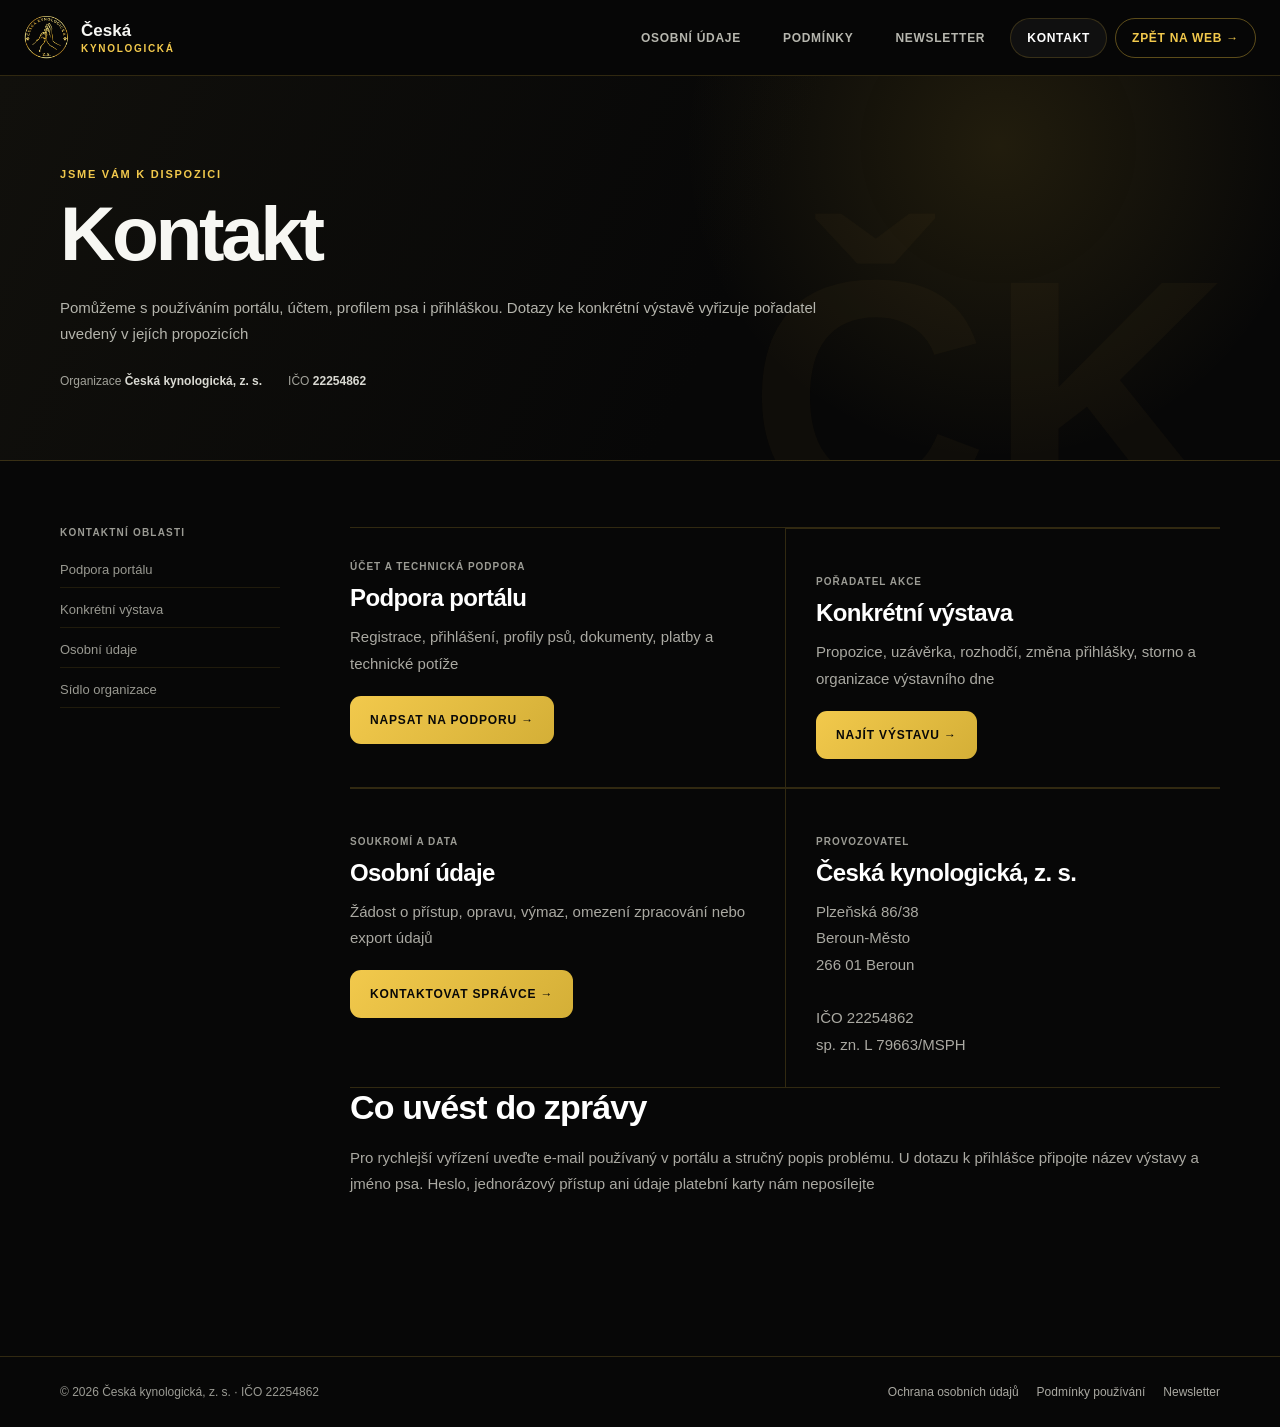
==== kontakt.html @ 73553477 "1 verze" ====
<!doctype html>
<html lang="cs">
<head>
  <meta charset="utf-8" />
  <meta name="viewport" content="width=device-width, initial-scale=1" />
  <meta name="description" content="Kontaktní údaje České kynologické" />
  <title>Kontakt | Česká kynologická</title>
  <link rel="stylesheet" href="info-pages.css" />
</head>
<body>
  <header class="info-header">
    <a class="info-brand" href="index.html"><img src="Zadani/logo-pruhledne.png" alt="" /><span><b>Česká</b><small>kynologická</small></span></a>
    <nav class="info-nav" aria-label="Informační stránky"><a href="ochrana-osobnich-udaju.html">Osobní údaje</a><a href="podminky.html">Podmínky</a><a href="newsletter.html">Newsletter</a><a class="active" href="kontakt.html">Kontakt</a><a class="back-home" href="index.html">Zpět na web →</a></nav>
  </header>
  <main>
    <section class="info-hero"><p class="eyebrow">Jsme vám k dispozici</p><h1>Kontakt</h1><p class="lead">Pomůžeme s používáním portálu, účtem, profilem psa i přihláškou. Dotazy ke konkrétní výstavě vyřizuje pořadatel uvedený v jejích propozicích</p><div class="info-meta"><span>Organizace <b>Česká kynologická, z. s.</b></span><span>IČO <b>22254862</b></span></div></section>
    <div class="info-layout">
      <aside class="info-toc" aria-label="Obsah stránky"><span>Kontaktní oblasti</span><a href="#portal">Podpora portálu</a><a href="#vystava">Konkrétní výstava</a><a href="#udaje">Osobní údaje</a><a href="#sidlo">Sídlo organizace</a></aside>
      <article class="info-content">
        <div class="contact-grid">
          <section id="portal"><span>Účet a technická podpora</span><h2>Podpora portálu</h2><p>Registrace, přihlášení, profily psů, dokumenty, platby a technické potíže</p><a class="contact-action" href="mailto:info@ceskakynologicka.cz?subject=Podpora%20portálu">Napsat na podporu →</a></section>
          <section id="vystava"><span>Pořadatel akce</span><h2>Konkrétní výstava</h2><p>Propozice, uzávěrka, rozhodčí, změna přihlášky, storno a organizace výstavního dne</p><a class="contact-action" href="index.html#vystavy">Najít výstavu →</a></section>
          <section id="udaje"><span>Soukromí a data</span><h2>Osobní údaje</h2><p>Žádost o přístup, opravu, výmaz, omezení zpracování nebo export údajů</p><a class="contact-action" href="mailto:info@ceskakynologicka.cz?subject=Ochrana%20osobních%20údajů">Kontaktovat správce →</a></section>
          <section id="sidlo"><span>Provozovatel</span><h2>Česká kynologická, z. s.</h2><p>Plzeňská 86/38<br />Beroun-Město<br />266 01 Beroun<br /><br />IČO 22254862<br />sp. zn. L 79663/MSPH</p></section>
        </div>
        <section><h2>Co uvést do zprávy</h2><p>Pro rychlejší vyřízení uveďte e-mail používaný v portálu a stručný popis problému. U dotazu k přihlášce připojte název výstavy a jméno psa. Heslo, jednorázový přístup ani údaje platební karty nám neposílejte</p></section>
      </article>
    </div>
  </main>
  <footer class="info-footer"><span>© 2026 Česká kynologická, z. s. · IČO 22254862</span><nav><a href="ochrana-osobnich-udaju.html">Ochrana osobních údajů</a><a href="podminky.html">Podmínky používání</a><a href="newsletter.html">Newsletter</a></nav></footer>
</body>
</html>
---- info-pages.css ----
:root {
  --black: #070707;
  --surface: #101010;
  --surface-soft: #15140f;
  --gold: #d4af37;
  --gold-light: #f2c94c;
  --text: #f7f7f3;
  --muted: #999991;
  --line: rgba(212, 175, 55, 0.2);
  --font: -apple-system, BlinkMacSystemFont, "SF Pro Display", "Segoe UI", Roboto, sans-serif;
  color-scheme: dark;
}

* { box-sizing: border-box; }
html { scroll-behavior: smooth; }
body { margin: 0; background: var(--black); color: var(--text); font-family: var(--font); -webkit-font-smoothing: antialiased; }
a { color: inherit; }
button, input, textarea { font: inherit; }

.info-header { position: sticky; top: 0; z-index: 10; min-height: 76px; display: flex; align-items: center; justify-content: space-between; gap: 30px; padding: 12px max(24px, calc((100vw - 1320px) / 2)); border-bottom: 1px solid var(--line); background: rgba(7, 7, 7, 0.94); backdrop-filter: blur(18px); }
.info-brand { display: flex; align-items: center; gap: 12px; text-decoration: none; }
.info-brand img { width: 45px; height: 45px; object-fit: contain; }
.info-brand span { display: grid; gap: 2px; }
.info-brand b { font-size: 17px; }
.info-brand small { color: var(--gold-light); font-size: 7px; font-weight: 800; letter-spacing: .17em; text-transform: uppercase; }
.info-nav { display: flex; align-items: center; gap: 8px; }
.info-nav a { min-height: 40px; display: flex; align-items: center; padding: 0 16px; border: 1px solid transparent; border-radius: 22px; color: #b6b6ae; font-size: 10px; font-weight: 750; letter-spacing: .06em; text-decoration: none; text-transform: uppercase; }
.info-nav a:hover, .info-nav a.active { border-color: var(--line); background: var(--surface); color: #fff; }
.info-nav .back-home { border-color: rgba(212, 175, 55, .42); color: var(--gold-light); }

.info-hero { position: relative; overflow: hidden; padding: 92px max(24px, calc((100vw - 1160px) / 2)) 72px; border-bottom: 1px solid var(--line); background: radial-gradient(circle at 78% 18%, rgba(212, 175, 55, .13), transparent 30%), linear-gradient(115deg, #11100c, #070707 57%); }
.info-hero::after { content: "ČK"; position: absolute; right: 4vw; bottom: -70px; color: rgba(212, 175, 55, .035); font-size: clamp(180px, 26vw, 380px); font-weight: 850; line-height: .8; pointer-events: none; }
.info-hero > * { position: relative; z-index: 1; }
.eyebrow { margin: 0 0 16px; color: var(--gold-light); font-size: 9px; font-weight: 850; letter-spacing: .16em; text-transform: uppercase; }
.info-hero h1 { max-width: 850px; margin: 0; font-size: clamp(42px, 6vw, 78px); font-weight: 650; letter-spacing: -.045em; line-height: .98; }
.info-hero .lead { max-width: 760px; margin: 24px 0 0; color: #b4b4ac; font-size: 15px; line-height: 1.7; }
.info-meta { display: flex; flex-wrap: wrap; gap: 12px 26px; margin-top: 28px; color: #7f7f78; font-size: 10px; }
.info-meta b { color: #d9d9d2; }

.info-layout { width: min(1160px, calc(100% - 48px)); display: grid; grid-template-columns: 220px minmax(0, 1fr); gap: 70px; margin: 0 auto; padding: 66px 0 100px; }
.info-toc { position: sticky; top: 106px; align-self: start; display: grid; gap: 4px; }
.info-toc span { margin-bottom: 10px; color: #6f6f69; font-size: 8px; font-weight: 850; letter-spacing: .12em; text-transform: uppercase; }
.info-toc a { padding: 10px 0; border-bottom: 1px solid rgba(212, 175, 55, .12); color: #999991; font-size: 11px; text-decoration: none; }
.info-toc a:hover { color: var(--gold-light); }
.info-content { min-width: 0; }
.info-content section { scroll-margin-top: 105px; padding: 0 0 42px; }
.info-content section + section { padding-top: 42px; border-top: 1px solid var(--line); }
.info-content h2 { margin: 0 0 18px; color: #fff; font-size: clamp(25px, 3vw, 34px); font-weight: 650; letter-spacing: -.025em; }
.info-content h3 { margin: 28px 0 10px; color: #fff; font-size: 17px; }
.info-content p, .info-content li { color: #aaa9a2; font-size: 13px; line-height: 1.78; }
.info-content p { margin: 0 0 16px; }
.info-content ul { display: grid; gap: 10px; margin: 0; padding-left: 19px; }
.info-content li::marker { color: var(--gold); }
.info-content strong { color: #f0f0eb; }
.info-content a { color: var(--gold-light); text-underline-offset: 3px; }
.info-note { margin: 0 0 38px; padding: 22px 24px; border-left: 3px solid var(--gold); background: rgba(212, 175, 55, .07); }
.info-note b { display: block; margin-bottom: 7px; color: #fff; font-size: 12px; }
.info-note p { margin: 0; font-size: 12px; }

.contact-grid { display: grid; grid-template-columns: 1fr 1fr; gap: 0; border-top: 1px solid var(--line); }
.contact-grid > section { min-height: 180px; padding: 28px 24px 28px 0; border-bottom: 1px solid var(--line); }
.contact-grid > section:nth-child(even) { padding-left: 30px; border-left: 1px solid var(--line); }
.contact-grid span { color: #777770; font-size: 8px; font-weight: 800; letter-spacing: .1em; text-transform: uppercase; }
.contact-grid h2 { margin: 10px 0 12px; font-size: 24px; }
.contact-grid p { margin: 0; }
.contact-action { width: max-content; min-height: 48px; display: inline-flex; align-items: center; margin-top: 18px; padding: 0 20px; border-radius: 11px; background: linear-gradient(135deg, var(--gold-light), var(--gold)); color: #080808 !important; font-size: 10px; font-weight: 850; letter-spacing: .07em; text-decoration: none; text-transform: uppercase; }

.info-footer { display: flex; align-items: center; justify-content: space-between; gap: 24px; padding: 28px max(24px, calc((100vw - 1160px) / 2)); border-top: 1px solid var(--line); color: #74746e; font-size: 9px; }
.info-footer nav { display: flex; flex-wrap: wrap; gap: 18px; }
.info-footer a { color: #aaa9a2; text-decoration: none; }
.info-footer a:hover { color: var(--gold-light); }

@media (max-width: 800px) {
  .info-header { align-items: flex-start; flex-direction: column; padding-block: 14px; }
  .info-nav { width: 100%; overflow-x: auto; padding-bottom: 2px; }
  .info-nav a { flex: 0 0 auto; }
  .info-hero { padding-top: 62px; }
  .info-layout { grid-template-columns: 1fr; gap: 35px; }
  .info-toc { position: static; grid-template-columns: repeat(2, 1fr); }
  .info-toc span { grid-column: 1 / -1; }
}

@media (max-width: 560px) {
  .info-brand img { width: 40px; height: 40px; }
  .info-nav a { padding-inline: 12px; font-size: 9px; }
  .info-hero { padding-inline: 20px; }
  .info-layout { width: calc(100% - 40px); padding-top: 44px; }
  .info-toc { grid-template-columns: 1fr; }
  .contact-grid { grid-template-columns: 1fr; }
  .contact-grid > section:nth-child(even) { padding-left: 0; border-left: 0; }
  .info-footer { align-items: flex-start; flex-direction: column; }
}

/* Čitelná minimální typografie informačních a právních stránek. */
.info-brand small { font-size: 10px; }
.info-nav a { font-size: 12px; }
.eyebrow { font-size: 11px; }
.info-meta { color: #a3a39b; font-size: 12px; }
.info-toc span { color: #9b9b94; font-size: 10px; }
.info-toc a { font-size: 13px; }
.info-content p,
.info-content li { font-size: 15px; }
.contact-grid span { color: #9b9b94; font-size: 10px; }
.contact-action { font-size: 12px; }
.info-footer { color: #9b9b94; font-size: 12px; }

@media (max-width: 560px) {
  .info-nav a { font-size: 11px; }
}
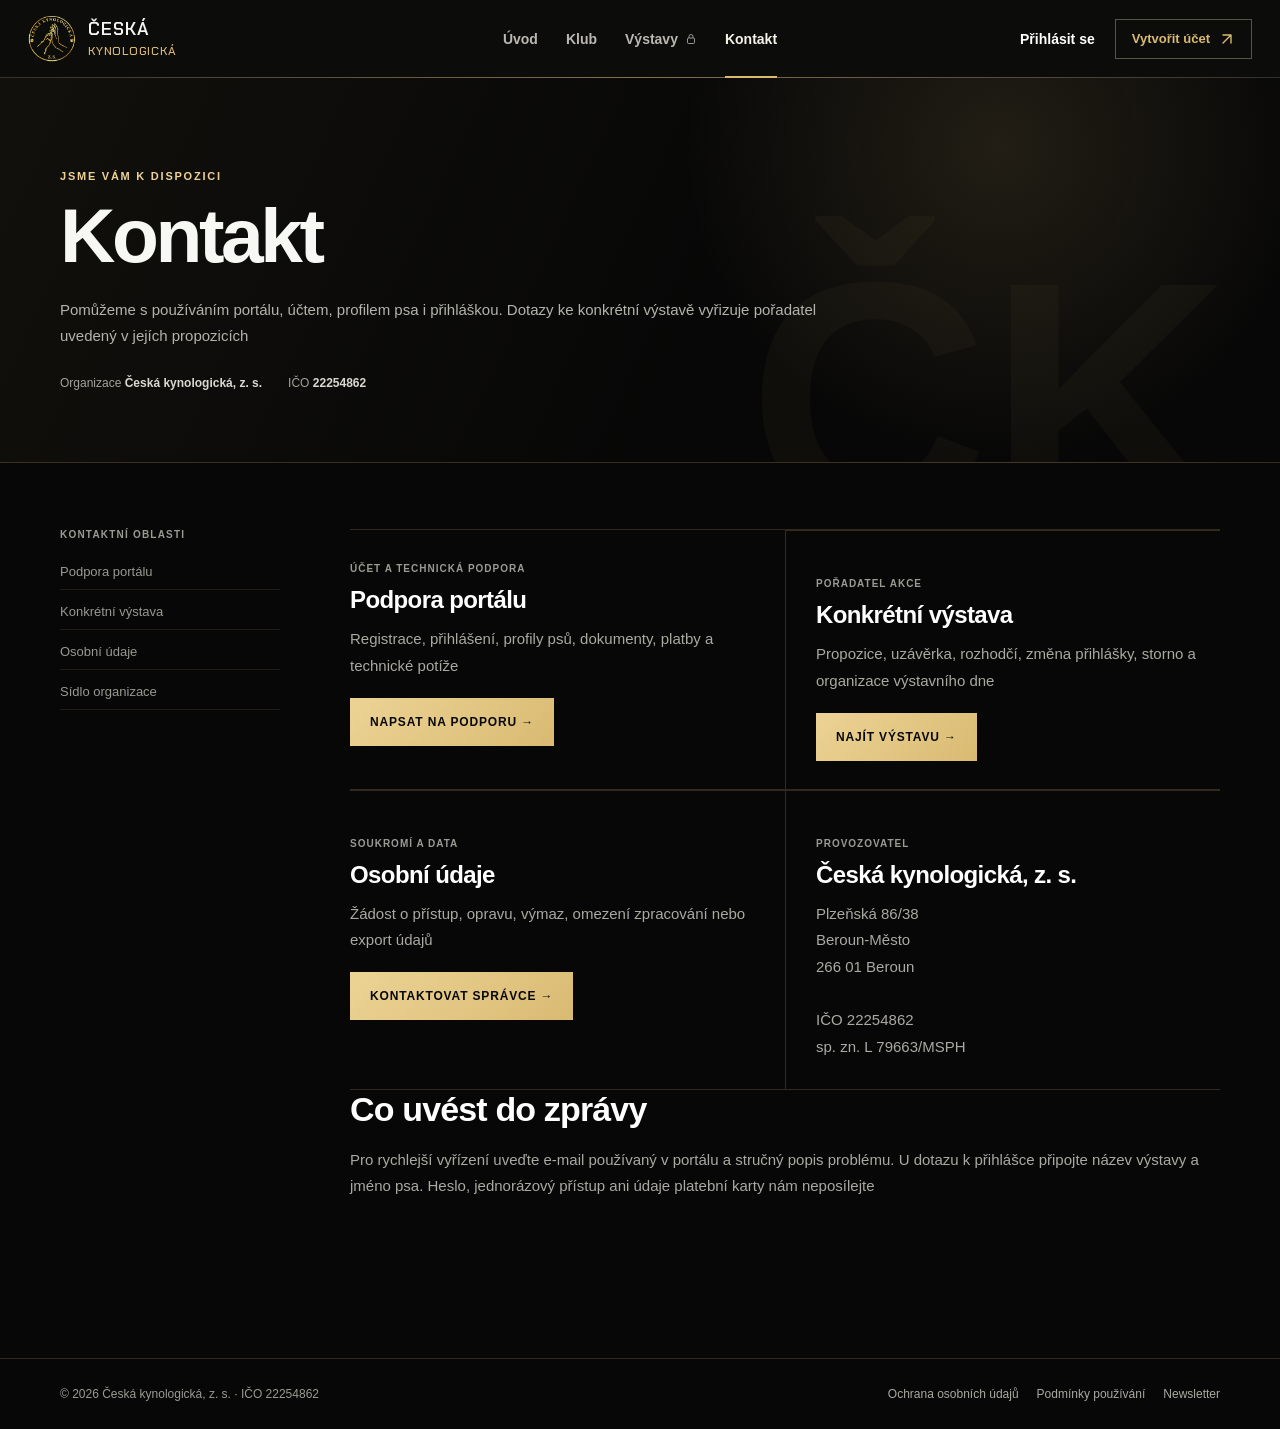
==== commit b766434c: "Update Czech Kennel Club prototype with reviewed public and organizer flows" ====
--- a/kontakt.html
+++ b/kontakt.html
@@ -5,22 +5,54 @@
   <meta name="viewport" content="width=device-width, initial-scale=1" />
   <meta name="description" content="Kontaktní údaje České kynologické" />
   <title>Kontakt | Česká kynologická</title>
-  <link rel="stylesheet" href="info-pages.css" />
+  <link rel="stylesheet" href="info-pages.css?v=20261004-square" />
+  <link rel="stylesheet" href="site-header.css?v=20261004-arrow" />
+  <link rel="icon" href="Zadani/logo-pruhledne.png" type="image/png" />
+  <script src="info-navigation.js" defer></script>
+  <link rel="stylesheet" href="brand.css?v=20261004-angular" />
+  <link rel="stylesheet" href="contact.css?v=20261004-contact2" />
+  <script src="event-catalog.js?v=20261004-contact" defer></script>
+  <script src="contact.js?v=20261004-contact2" defer></script>
 </head>
 <body>
-  <header class="info-header">
-    <a class="info-brand" href="index.html"><img src="Zadani/logo-pruhledne.png" alt="" /><span><b>Česká</b><small>kynologická</small></span></a>
-    <nav class="info-nav" aria-label="Informační stránky"><a href="ochrana-osobnich-udaju.html">Osobní údaje</a><a href="podminky.html">Podmínky</a><a href="newsletter.html">Newsletter</a><a class="active" href="kontakt.html">Kontakt</a><a class="back-home" href="index.html">Zpět na web →</a></nav>
+  <a class="skip-link" href="#main-content">Přeskočit na obsah</a>
+  <header class="site-header" id="top">
+    <a class="brand brand-lockup" href="index.html#uvod" aria-label="Česká kynologická — úvod"><img src="Zadani/logo-pruhledne.png" alt="" width="48" height="48" /><span class="brand-wordmark"><b>Česká</b><small>kynologická</small></span></a>
+    <nav class="desktop-nav" aria-label="Hlavní navigace">
+      <a href="index.html#uvod">Úvod</a>
+      <a href="index.html#klub">Klub</a>
+      <a href="index.html#vystavy">Výstavy <svg class="nav-lock" viewBox="0 0 24 24" aria-hidden="true"><rect x="5" y="10" width="14" height="11" rx="2"/><path d="M8 10V7a4 4 0 0 1 8 0v3"/></svg></a>
+      <a class="active" aria-current="page" href="kontakt.html">Kontakt</a>
+    </nav>
+    <div class="header-actions">
+      <a class="header-member-access" id="header-member-access" href="index.html#prihlaseni"><span class="header-member-copy"><strong id="header-member-label">Přihlásit se</strong></span></a>
+      <a id="header-register-button" href="index.html#registrace">Vytvořit účet <svg class="header-register-arrow" viewBox="0 0 20 20" width="16" height="16" aria-hidden="true" focusable="false"><path d="M5 15 15 5M5 5h10v10" /></svg></a>
+      <button class="menu-button" type="button" aria-label="Otevřít menu" aria-expanded="false" aria-controls="mobile-navigation"><span></span><span></span></button>
+    </div>
+    <nav class="mobile-nav" id="mobile-navigation" aria-label="Mobilní navigace" hidden>
+      <div class="mobile-nav-panel">
+        <div class="mobile-nav-head"><div class="mobile-nav-title"><span>Hlavní nabídka</span><b>Kam chcete pokračovat?</b></div><button class="mobile-nav-close" type="button" aria-label="Zavřít menu">×</button></div>
+        <div class="mobile-nav-links">
+          <a href="index.html#uvod"><b>Úvod</b><i aria-hidden="true">→</i></a>
+          <a href="index.html#klub"><b>Klub</b><i aria-hidden="true">→</i></a>
+          <a href="index.html#vystavy"><b>Výstavy</b><i aria-hidden="true">→</i></a>
+          <a class="active" aria-current="page" href="kontakt.html"><b>Kontakt</b><i aria-hidden="true">→</i></a>
+          <a href="index.html#prihlaseni"><b>Přihlásit se</b><i aria-hidden="true">→</i></a>
+          <a href="index.html#poradatel"><b>Pro pořadatele</b><i aria-hidden="true">↗</i></a>
+        </div>
+        <p class="mobile-nav-foot">Česká kynologická · klub a výstavy</p>
+      </div>
+    </nav>
   </header>
-  <main>
+  <main id="main-content" tabindex="-1">
     <section class="info-hero"><p class="eyebrow">Jsme vám k dispozici</p><h1>Kontakt</h1><p class="lead">Pomůžeme s používáním portálu, účtem, profilem psa i přihláškou. Dotazy ke konkrétní výstavě vyřizuje pořadatel uvedený v jejích propozicích</p><div class="info-meta"><span>Organizace <b>Česká kynologická, z. s.</b></span><span>IČO <b>22254862</b></span></div></section>
     <div class="info-layout">
       <aside class="info-toc" aria-label="Obsah stránky"><span>Kontaktní oblasti</span><a href="#portal">Podpora portálu</a><a href="#vystava">Konkrétní výstava</a><a href="#udaje">Osobní údaje</a><a href="#sidlo">Sídlo organizace</a></aside>
       <article class="info-content">
         <div class="contact-grid">
-          <section id="portal"><span>Účet a technická podpora</span><h2>Podpora portálu</h2><p>Registrace, přihlášení, profily psů, dokumenty, platby a technické potíže</p><a class="contact-action" href="mailto:info@ceskakynologicka.cz?subject=Podpora%20portálu">Napsat na podporu →</a></section>
-          <section id="vystava"><span>Pořadatel akce</span><h2>Konkrétní výstava</h2><p>Propozice, uzávěrka, rozhodčí, změna přihlášky, storno a organizace výstavního dne</p><a class="contact-action" href="index.html#vystavy">Najít výstavu →</a></section>
-          <section id="udaje"><span>Soukromí a data</span><h2>Osobní údaje</h2><p>Žádost o přístup, opravu, výmaz, omezení zpracování nebo export údajů</p><a class="contact-action" href="mailto:info@ceskakynologicka.cz?subject=Ochrana%20osobních%20údajů">Kontaktovat správce →</a></section>
+          <section id="portal"><span>Účet a technická podpora</span><h2>Podpora portálu</h2><p>Registrace, přihlášení, profily psů, dokumenty, platby a technické potíže</p><button class="contact-action" type="button" data-contact-open="support" aria-haspopup="dialog">Napsat na podporu →</button></section>
+          <section id="vystava"><span>Pořadatel akce</span><h2>Konkrétní výstava</h2><p>Propozice, uzávěrka, rozhodčí, změna přihlášky, storno a organizace výstavního dne</p><button class="contact-action" type="button" id="open-event-finder" aria-haspopup="dialog">Najít výstavu →</button></section>
+          <section id="udaje"><span>Soukromí a data</span><h2>Osobní údaje</h2><p>Žádost o přístup, opravu, výmaz, omezení zpracování nebo export údajů</p><button class="contact-action" type="button" data-contact-open="privacy" aria-haspopup="dialog">Kontaktovat správce →</button></section>
           <section id="sidlo"><span>Provozovatel</span><h2>Česká kynologická, z. s.</h2><p>Plzeňská 86/38<br />Beroun-Město<br />266 01 Beroun<br /><br />IČO 22254862<br />sp. zn. L 79663/MSPH</p></section>
         </div>
         <section><h2>Co uvést do zprávy</h2><p>Pro rychlejší vyřízení uveďte e-mail používaný v portálu a stručný popis problému. U dotazu k přihlášce připojte název výstavy a jméno psa. Heslo, jednorázový přístup ani údaje platební karty nám neposílejte</p></section>
@@ -28,5 +60,40 @@
     </div>
   </main>
   <footer class="info-footer"><span>© 2026 Česká kynologická, z. s. · IČO 22254862</span><nav><a href="ochrana-osobnich-udaju.html">Ochrana osobních údajů</a><a href="podminky.html">Podmínky používání</a><a href="newsletter.html">Newsletter</a></nav></footer>
+  <dialog class="contact-dialog" id="contact-dialog" aria-labelledby="contact-dialog-title">
+    <div class="contact-dialog-body">
+      <button class="contact-close" type="button" data-close-contact aria-label="Zavřít formulář">×</button>
+      <header class="contact-dialog-head"><p class="eyebrow" id="contact-dialog-eyebrow">Podpora portálu</p><h2 id="contact-dialog-title">Napsat na podporu</h2><p id="contact-recipient"></p></header>
+      <form id="contact-form">
+        <div class="contact-fields"><label>Jméno a příjmení *<input name="name" autocomplete="name" maxlength="100" required /></label><label>E-mail pro odpověď *<input name="email" type="email" autocomplete="email" maxlength="160" required /></label></div>
+        <label id="privacy-kind-field" hidden>Typ žádosti<select name="requestKind"><option value="access">Přístup k osobním údajům</option><option value="correction">Oprava údajů</option><option value="export">Kopie / export údajů</option><option value="deletion">Výmaz údajů</option><option value="restriction">Omezení zpracování</option></select></label>
+        <label>Předmět *<input name="subject" maxlength="180" required /></label>
+        <label>Zpráva *<textarea name="message" rows="4" maxlength="3000" placeholder="Stručně popište, s čím potřebujete pomoci…" required></textarea></label>
+        <p class="contact-hint">Pole s * jsou povinná. Neuvádějte heslo ani platební údaje.</p>
+        <div class="contact-form-actions"><p>Zpráva se zatím neodesílá. Připravíme ji pro váš e-mail.</p><button class="contact-primary" type="submit">Připravit zprávu <span aria-hidden="true">→</span></button></div>
+      </form>
+      <section id="contact-prepared" hidden aria-labelledby="contact-prepared-title">
+        <h3 id="contact-prepared-title" tabindex="-1">Zpráva je připravena</h3><p class="contact-hint">Ještě nebyla odeslána. Otevřete ji ve své e-mailové aplikaci a odešlete.</p>
+        <dl class="contact-preview-meta"><div><dt>Komu</dt><dd id="contact-preview-recipient"></dd></div><div><dt>Předmět</dt><dd id="contact-preview-subject"></dd></div></dl><pre id="contact-preview-message"></pre>
+        <div class="contact-form-actions"><button class="contact-secondary" type="button" id="contact-edit">Upravit zprávu</button><a class="contact-primary" id="contact-mail-link">Otevřít v e-mailu ↗</a></div>
+      </section>
+    </div>
+  </dialog>
+  <dialog class="contact-dialog event-finder-dialog" id="event-finder-dialog" aria-labelledby="event-finder-title">
+    <div class="contact-dialog-body">
+      <button class="contact-close" type="button" data-close-contact aria-label="Zavřít hledání výstav">×</button>
+      <header class="contact-dialog-head"><p class="eyebrow">Výstavy a místa konání</p><h2 id="event-finder-title">Najít výstavu</h2><p>Vyberte akci a zobrazte její místo konání a kontakt na pořadatele.</p></header>
+      <label class="event-finder-search">Název výstavy nebo město<input id="contact-event-search" type="search" placeholder="Např. Brno nebo retrívrů" /></label>
+      <p class="contact-finder-count" id="contact-event-count" role="status"></p>
+      <div class="event-finder-layout"><div class="contact-event-list" id="contact-event-list" aria-label="Nalezené výstavy"></div>
+        <section class="contact-event-detail" id="contact-event-detail" aria-labelledby="contact-event-title">
+          <p class="eyebrow" id="contact-event-date"></p><h3 id="contact-event-title"></h3><p id="contact-event-venue"></p>
+          <iframe id="contact-event-map" title="Mapa místa konání výstavy" referrerpolicy="no-referrer"></iframe>
+          <div class="contact-map-caption"><span>Orientační poloha areálu</span><a id="contact-map-link" target="_blank" rel="noopener noreferrer">Větší mapa ↗</a></div>
+          <div class="contact-organizer"><span>Pořadatel</span><b id="contact-event-organizer"></b><button class="contact-secondary" id="contact-event-message" type="button">Napsat pořadateli →</button></div>
+        </section>
+      </div><p class="contact-hint">Ukázkový kalendář 2026 · přesné místo přejímky určuje pořadatel.</p>
+    </div>
+  </dialog>
 </body>
 </html>
--- a/info-pages.css
+++ b/info-pages.css
@@ -2,11 +2,11 @@
   --black: #070707;
   --surface: #101010;
   --surface-soft: #15140f;
-  --gold: #d4af37;
-  --gold-light: #f2c94c;
+  --gold: #d9ba72;
+  --gold-light: #ecd395;
   --text: #f7f7f3;
   --muted: #999991;
-  --line: rgba(212, 175, 55, 0.2);
+  --line: rgba(217, 186, 114, 0.2);
   --font: -apple-system, BlinkMacSystemFont, "SF Pro Display", "Segoe UI", Roboto, sans-serif;
   color-scheme: dark;
 }
@@ -17,19 +17,8 @@
 a { color: inherit; }
 button, input, textarea { font: inherit; }
 
-.info-header { position: sticky; top: 0; z-index: 10; min-height: 76px; display: flex; align-items: center; justify-content: space-between; gap: 30px; padding: 12px max(24px, calc((100vw - 1320px) / 2)); border-bottom: 1px solid var(--line); background: rgba(7, 7, 7, 0.94); backdrop-filter: blur(18px); }
-.info-brand { display: flex; align-items: center; gap: 12px; text-decoration: none; }
-.info-brand img { width: 45px; height: 45px; object-fit: contain; }
-.info-brand span { display: grid; gap: 2px; }
-.info-brand b { font-size: 17px; }
-.info-brand small { color: var(--gold-light); font-size: 7px; font-weight: 800; letter-spacing: .17em; text-transform: uppercase; }
-.info-nav { display: flex; align-items: center; gap: 8px; }
-.info-nav a { min-height: 40px; display: flex; align-items: center; padding: 0 16px; border: 1px solid transparent; border-radius: 22px; color: #b6b6ae; font-size: 10px; font-weight: 750; letter-spacing: .06em; text-decoration: none; text-transform: uppercase; }
-.info-nav a:hover, .info-nav a.active { border-color: var(--line); background: var(--surface); color: #fff; }
-.info-nav .back-home { border-color: rgba(212, 175, 55, .42); color: var(--gold-light); }
-
-.info-hero { position: relative; overflow: hidden; padding: 92px max(24px, calc((100vw - 1160px) / 2)) 72px; border-bottom: 1px solid var(--line); background: radial-gradient(circle at 78% 18%, rgba(212, 175, 55, .13), transparent 30%), linear-gradient(115deg, #11100c, #070707 57%); }
-.info-hero::after { content: "ČK"; position: absolute; right: 4vw; bottom: -70px; color: rgba(212, 175, 55, .035); font-size: clamp(180px, 26vw, 380px); font-weight: 850; line-height: .8; pointer-events: none; }
+.info-hero { position: relative; overflow: hidden; padding: 92px max(24px, calc((100vw - 1160px) / 2)) 72px; border-bottom: 1px solid var(--line); background: radial-gradient(circle at 78% 18%, rgba(217, 186, 114, .13), transparent 30%), linear-gradient(115deg, #11100c, #070707 57%); }
+.info-hero::after { content: "ČK"; position: absolute; right: 4vw; bottom: -70px; color: rgba(217, 186, 114, .035); font-size: clamp(180px, 26vw, 380px); font-weight: 850; line-height: .8; pointer-events: none; }
 .info-hero > * { position: relative; z-index: 1; }
 .eyebrow { margin: 0 0 16px; color: var(--gold-light); font-size: 9px; font-weight: 850; letter-spacing: .16em; text-transform: uppercase; }
 .info-hero h1 { max-width: 850px; margin: 0; font-size: clamp(42px, 6vw, 78px); font-weight: 650; letter-spacing: -.045em; line-height: .98; }
@@ -40,7 +29,7 @@
 .info-layout { width: min(1160px, calc(100% - 48px)); display: grid; grid-template-columns: 220px minmax(0, 1fr); gap: 70px; margin: 0 auto; padding: 66px 0 100px; }
 .info-toc { position: sticky; top: 106px; align-self: start; display: grid; gap: 4px; }
 .info-toc span { margin-bottom: 10px; color: #6f6f69; font-size: 8px; font-weight: 850; letter-spacing: .12em; text-transform: uppercase; }
-.info-toc a { padding: 10px 0; border-bottom: 1px solid rgba(212, 175, 55, .12); color: #999991; font-size: 11px; text-decoration: none; }
+.info-toc a { padding: 10px 0; border-bottom: 1px solid rgba(217, 186, 114, .12); color: #999991; font-size: 11px; text-decoration: none; }
 .info-toc a:hover { color: var(--gold-light); }
 .info-content { min-width: 0; }
 .info-content section { scroll-margin-top: 105px; padding: 0 0 42px; }
@@ -53,7 +42,7 @@
 .info-content li::marker { color: var(--gold); }
 .info-content strong { color: #f0f0eb; }
 .info-content a { color: var(--gold-light); text-underline-offset: 3px; }
-.info-note { margin: 0 0 38px; padding: 22px 24px; border-left: 3px solid var(--gold); background: rgba(212, 175, 55, .07); }
+.info-note { margin: 0 0 38px; padding: 22px 24px; border-left: 3px solid var(--gold); background: rgba(217, 186, 114, .07); }
 .info-note b { display: block; margin-bottom: 7px; color: #fff; font-size: 12px; }
 .info-note p { margin: 0; font-size: 12px; }
 
@@ -63,7 +52,7 @@
 .contact-grid span { color: #777770; font-size: 8px; font-weight: 800; letter-spacing: .1em; text-transform: uppercase; }
 .contact-grid h2 { margin: 10px 0 12px; font-size: 24px; }
 .contact-grid p { margin: 0; }
-.contact-action { width: max-content; min-height: 48px; display: inline-flex; align-items: center; margin-top: 18px; padding: 0 20px; border-radius: 11px; background: linear-gradient(135deg, var(--gold-light), var(--gold)); color: #080808 !important; font-size: 10px; font-weight: 850; letter-spacing: .07em; text-decoration: none; text-transform: uppercase; }
+.contact-action { width: max-content; min-height: 48px; display: inline-flex; align-items: center; margin-top: 18px; padding: 0 20px; border-radius: 0; background: linear-gradient(135deg, var(--gold-light), var(--gold)); color: #080808 !important; font-size: 10px; font-weight: 850; letter-spacing: .07em; text-decoration: none; text-transform: uppercase; }
 
 .info-footer { display: flex; align-items: center; justify-content: space-between; gap: 24px; padding: 28px max(24px, calc((100vw - 1160px) / 2)); border-top: 1px solid var(--line); color: #74746e; font-size: 9px; }
 .info-footer nav { display: flex; flex-wrap: wrap; gap: 18px; }
@@ -71,9 +60,6 @@
 .info-footer a:hover { color: var(--gold-light); }
 
 @media (max-width: 800px) {
-  .info-header { align-items: flex-start; flex-direction: column; padding-block: 14px; }
-  .info-nav { width: 100%; overflow-x: auto; padding-bottom: 2px; }
-  .info-nav a { flex: 0 0 auto; }
   .info-hero { padding-top: 62px; }
   .info-layout { grid-template-columns: 1fr; gap: 35px; }
   .info-toc { position: static; grid-template-columns: repeat(2, 1fr); }
@@ -81,8 +67,6 @@
 }
 
 @media (max-width: 560px) {
-  .info-brand img { width: 40px; height: 40px; }
-  .info-nav a { padding-inline: 12px; font-size: 9px; }
   .info-hero { padding-inline: 20px; }
   .info-layout { width: calc(100% - 40px); padding-top: 44px; }
   .info-toc { grid-template-columns: 1fr; }
@@ -92,8 +76,6 @@
 }
 
 /* Čitelná minimální typografie informačních a právních stránek. */
-.info-brand small { font-size: 10px; }
-.info-nav a { font-size: 12px; }
 .eyebrow { font-size: 11px; }
 .info-meta { color: #a3a39b; font-size: 12px; }
 .info-toc span { color: #9b9b94; font-size: 10px; }
@@ -103,7 +85,3 @@
 .contact-grid span { color: #9b9b94; font-size: 10px; }
 .contact-action { font-size: 12px; }
 .info-footer { color: #9b9b94; font-size: 12px; }
-
-@media (max-width: 560px) {
-  .info-nav a { font-size: 11px; }
-}
--- a/site-header.css
+++ b/site-header.css
@@ -0,0 +1,112 @@
+/* Shared navigation for the public website and standalone information pages. */
+.site-header { --site-gold: #d9ba72; --site-line: #33312c; --site-width: 1240px; font-family: Inter, Arial, sans-serif; font-size: 16px; line-height: 1.5; color: #f5f4ef; }
+.site-header, .site-header * { box-sizing: border-box; }
+.site-header [hidden] { display: none !important; }
+.site-header a { color: inherit; text-decoration: none; }
+.site-header button { font-family: inherit; line-height: 1.5; cursor: pointer; }
+.site-header .brand b { font-family: inherit; }
+.site-header .brand small { margin-top: 6px; font-weight: 400; text-transform: none; }
+.site-header .brand img { display: block; }
+.site-header .desktop-nav { justify-self: center; }
+.site-header .desktop-nav :is(a,button) { gap: 7px; line-height: 1.5; }
+.site-header .header-member-copy { line-height: 1; }
+.site-header #header-member-label { color: #fff; line-height: 1; }
+.site-header #header-member-access { text-transform: none; }
+.site-header #header-register-button { display: inline-flex; align-items: center; justify-content: center; gap: 9px; line-height: 1.5; }
+.site-header #header-register-button:hover { transform: none; box-shadow: none; }
+.site-header .header-register-arrow { display: block; flex: 0 0 16px; width: 16px; height: 16px; fill: none; stroke: currentColor; stroke-width: 1.7; stroke-linecap: round; stroke-linejoin: round; }
+.site-header .mobile-nav { display: none; }
+.site-header::after { content: ""; position: absolute; left: 0; right: 0; bottom: -1px; height: 1px; background: linear-gradient(90deg, transparent, #d9ba727a, transparent); pointer-events: none; }
+.skip-link { position: fixed; top: -80px; left: 20px; z-index: 200; padding: 14px 20px; background: #d9ba72; color: #111; }
+.skip-link:focus { top: 12px; }
+/* Header: primary destinations and account access have distinct positions. */
+.site-header { position: sticky; top: 0; height: 78px; display: grid; grid-template-columns: 1fr auto 1fr; align-items: center; gap: 28px; padding: 0 max(28px, calc((100vw - var(--site-width)) / 2)); border-bottom: 1px solid var(--site-line); background: #0d0d0cf5; backdrop-filter: blur(14px); z-index: 50; }
+.site-header .brand { display: inline-flex; align-items: center; gap: 11px; width: max-content; max-width: 100%; }
+.site-header .brand img { width: 43px; height: 43px; object-fit: contain; filter: none; }
+.site-header .brand > span { display: grid; gap: 3px; }
+.site-header .brand b { font-size: 21px; font-weight: 600; line-height: 1; letter-spacing: -.02em; }
+.site-header .brand small { color: var(--site-gold); font-size: 10px; line-height: 1.2; letter-spacing: .13em; }
+.site-header .desktop-nav { display: flex; align-items: center; gap: 28px; padding: 0; border: 0; border-radius: 0; background: none; box-shadow: none; }
+.site-header .desktop-nav :is(a,button) { display: inline-flex; align-items: center; position: relative; min-height: 78px; padding: 0; border: 0; border-radius: 0; background: none; color: #bbb8b1; font-size: 14px; font-weight: 550; letter-spacing: 0; text-transform: none; white-space: nowrap; }
+.site-header .desktop-nav .active, .site-header .desktop-nav a:hover { color: #f6f3e9; }
+.site-header .desktop-nav .active::after { content: ""; position: absolute; bottom: 0; left: 0; right: 0; width: auto; height: 2px; border-radius: 0; background: var(--site-gold); }
+.site-header .desktop-profile-link { margin: 0; }
+.site-header .header-actions { display: flex; align-items: center; justify-content: flex-end; min-width: 0; gap: 16px; }
+.site-header .admin-preview-link { display: none; }
+.site-header #header-member-access { display: flex; align-items: center; gap: 9px; width: auto; min-width: 0; height: 44px; min-height: 44px; padding: 0 4px; border: 0; border-radius: 0; background: none; color: #eee; letter-spacing: 0; }
+.site-header #header-member-kicker { display: none; }
+.site-header .header-member-copy { display: grid; text-align: left; }
+.site-header #header-member-label { font-size: 14px; font-weight: 550; }
+.site-header .header-member-guest-icon { display: none; }
+.site-header .header-member-avatar { width: 30px; height: 30px; font-size: 10px; }
+.site-header #header-register-button { min-height: 40px; padding: 0 16px; border: 1px solid #555542; border-radius: 0; background: transparent; color: var(--site-gold); font-size: 13px; font-weight: 550; letter-spacing: 0; text-transform: none; }
+.site-header #header-register-button:hover { border-color: var(--site-gold); }
+.site-header .menu-button { display: none; }
+.nav-lock { width: 12px; height: 12px; fill: none; stroke: currentColor; stroke-width: 1.6; }
+.member-session-active .nav-lock { display: none; }
+body[data-public-page="prihlaseni"] .site-header #header-register-button,
+body[data-public-page="registrace"] .site-header #header-register-button { display: none; }
+body[data-public-page="prihlaseni"]:not(.member-session-active) .site-header #header-member-access,
+body[data-public-page="registrace"]:not(.member-session-active) .site-header #header-member-access { display: none; }
+@media (max-width: 1200px) {
+  .site-header { gap: 24px; }
+  .site-header .desktop-nav { gap: 22px; }
+  .site-header .header-actions { gap: 12px; }
+}
+
+@media (max-width: 980px) {
+  .site-header { height: 72px; grid-template-columns: 1fr auto; gap: 20px; padding-inline: 24px; }
+  .site-header .desktop-nav { display: none; }
+  .site-header .menu-button { display: flex; flex-direction: column; align-items: center; justify-content: center; gap: 6px; width: 42px; height: 42px; padding: 9px; border: 1px solid #45423c; border-radius: 0; background: none; }
+  .site-header .menu-button span { display: block; width: 19px; height: 1px; margin: 0; background: #d7caab; transform: none; }
+  .site-header .mobile-nav { position: fixed; display: block; top: 72px; left: 0; right: 0; bottom: 0; width: 100%; height: calc(100dvh - 72px); margin: 0; padding: 0; border: 0; background: #080807bf; overflow: auto; }
+  .site-header .mobile-nav-panel { position: relative; width: min(400px, 100%); min-height: 100%; max-height: none; margin: 0 0 0 auto; padding: 28px; border: 0; border-left: 1px solid #3e3b36; border-radius: 0; background: #131211; overflow: auto; animation: none; }
+  .mobile-nav-head { display: flex; justify-content: space-between; gap: 18px; }
+  .mobile-nav-title b { font-size: 22px; }
+  .mobile-nav-close { min-width: 44px; min-height: 44px; }
+  .mobile-nav-links { display: grid; gap: 0; margin-top: 20px; }
+  .mobile-nav-links :is(a,button) { display: grid; grid-template-columns: 1fr auto; min-height: 56px; padding: 15px 0; border: 0; border-bottom: 1px solid #3a3732; border-radius: 0; background: none; text-align: left; color: #e7e6e3; }
+  .mobile-nav-links :is(a,button) > span { display: none; }
+  .mobile-nav-links b { font-size: 16px; font-weight: 500; }
+  .mobile-nav-links i { color: var(--site-gold); font-size: 16px; }
+  .mobile-nav-foot { font-size: 12px; }
+  body.mobile-menu-open { overflow: hidden; }
+}
+
+@media (max-width: 700px) {
+  .site-header { padding-inline: 20px; gap: 12px; }
+  .site-header .brand b { font-size: 19px; }
+  .site-header .brand small { font-size: 9px; }
+  .site-header .brand img { width: 38px; height: 38px; }
+  .site-header #header-register-button { display: none; }
+  .site-header .header-actions { gap: 10px; }
+  .site-header #header-member-label { font-size: 12px; }
+  .site-header .header-member-avatar { width: 28px; height: 28px; }
+  .site-header .header-member-arrow { display: none; }
+}
+
+@media (max-width: 380px) {
+  .site-header { padding-inline: 16px; }
+  .site-header .brand { gap: 8px; }
+  .site-header .brand b { font-size: 17px; }
+  .site-header .brand img { width: 33px; height: 33px; }
+  .site-header .header-actions { gap: 8px; }
+  .site-header .header-member-avatar { display: none; }
+  .site-header .menu-button { width: 36px; height: 40px; }
+}
+
+.site-header .mobile-nav-head { align-items: start; padding: 0 3px 19px; border-bottom: 1px solid #d9ba722b; }
+.site-header .mobile-nav-title { display: grid; gap: 7px; }
+.site-header .mobile-nav-title > span { color: #d9ba72; font-size: 10px; font-weight: 800; letter-spacing: .15em; text-transform: uppercase; }
+.site-header .mobile-nav-title b { color: #fff; font-size: 22px; font-weight: 650; line-height: 1.5; }
+.site-header .mobile-nav-close { position: relative; flex: 0 0 44px; width: 44px; height: 44px; display: grid; place-items: center; margin-top: -4px; border: 1px solid #d9ba7270; border-radius: 0; background: #d9ba7214; color: #d9ba72; font-size: 0; }
+.site-header .mobile-nav-close::before, .site-header .mobile-nav-close::after { content: ""; position: absolute; top: 50%; left: 50%; width: 15px; height: 2px; border-radius: 0; background: currentColor; transform-origin: center; }
+.site-header .mobile-nav-close::before { transform: translate(-50%, -50%) rotate(45deg); }
+.site-header .mobile-nav-close::after { transform: translate(-50%, -50%) rotate(-45deg); }
+.site-header .mobile-nav-close:hover { border-color: #d9ba72; background: #d9ba7229; }
+.site-header .mobile-nav-links { padding-block: 7px; }
+.site-header .mobile-nav-links :is(a,button) { width: 100%; align-items: center; gap: 12px; font-family: inherit; line-height: 1.5; }
+.site-header .mobile-nav-links .active { color: var(--site-gold); }
+.site-header .mobile-nav-links i { font-style: normal; }
+.site-header .mobile-nav-foot { margin: 16px 3px 2px; color: #a8a49b; font-weight: 650; letter-spacing: .08em; text-transform: uppercase; }
+@media (prefers-reduced-motion: reduce) { .site-header *, .site-header *::before, .site-header *::after { animation: none !important; transition: none !important; } }
--- a/brand.css
+++ b/brand.css
@@ -0,0 +1,91 @@
+@font-face {
+  font-family: "Chakra Petch";
+  src: url("assets/fonts/chakra-petch/ChakraPetch-Medium.ttf") format("truetype");
+  font-style: normal;
+  font-weight: 500;
+  font-display: swap;
+}
+@font-face {
+  font-family: "Chakra Petch";
+  src: url("assets/fonts/chakra-petch/ChakraPetch-SemiBold.ttf") format("truetype");
+  font-style: normal;
+  font-weight: 600;
+  font-display: swap;
+}
+
+/* One angular wordmark across public pages, both portals and the footer. */
+:is(.site-header, .portal-shell, .site-footer) .brand-lockup {
+  --brand-mark-size: 48px;
+  --brand-name-size: 18px;
+  --brand-descriptor-size: 12px;
+  display: inline-flex;
+  align-items: center;
+  gap: 12px;
+  flex: 0 0 auto;
+  color: #f5f4ef;
+  font-family: "Chakra Petch", "Segoe UI", sans-serif;
+  text-decoration: none;
+}
+:is(.site-header, .portal-shell, .site-footer) .brand-lockup > img {
+  display: block;
+  flex: 0 0 var(--brand-mark-size);
+  width: var(--brand-mark-size);
+  height: var(--brand-mark-size);
+  object-fit: contain;
+  filter: none;
+}
+:is(.site-header, .portal-shell, .site-footer) .brand-lockup > .brand-wordmark {
+  display: grid;
+  gap: 4px;
+  padding: 0;
+  line-height: 1.15;
+  text-align: left;
+  white-space: nowrap;
+}
+:is(.site-header, .portal-shell, .site-footer) .brand-lockup > .brand-wordmark > b {
+  margin: 0;
+  color: #f5f4ef;
+  font-family: inherit;
+  font-size: var(--brand-name-size);
+  font-weight: 600;
+  line-height: 1.1;
+  letter-spacing: .06em;
+  text-transform: uppercase;
+}
+:is(.site-header, .portal-shell, .site-footer) .brand-lockup > .brand-wordmark > small {
+  margin: 0;
+  color: #d9ba72;
+  font-family: inherit;
+  font-size: var(--brand-descriptor-size);
+  font-weight: 500;
+  line-height: 1.2;
+  letter-spacing: .065em;
+  text-transform: uppercase;
+}
+:is(.site-header, .portal-shell, .site-footer) a.brand-lockup:focus-visible {
+  outline: 2px solid #d9ba72;
+  outline-offset: 5px;
+}
+.portal-shell .brand-lockup--compact {
+  --brand-mark-size: 32px;
+  --brand-name-size: 14px;
+  --brand-descriptor-size: 10px;
+  gap: 9px;
+}
+@media (max-width: 700px) {
+  .site-header .brand-lockup {
+    --brand-mark-size: 40px;
+    --brand-name-size: 17px;
+    --brand-descriptor-size: 11px;
+    gap: 10px;
+  }
+  .portal-shell .brand-lockup--compact {
+    --brand-mark-size: 28px;
+    --brand-name-size: 13px;
+    --brand-descriptor-size: 10px;
+    gap: 7px;
+  }
+}
+@media (max-width: 380px) {
+  .site-header .brand-lockup { --brand-mark-size: 36px; --brand-name-size: 16px; --brand-descriptor-size: 10px; gap: 8px; }
+}
--- a/contact.css
+++ b/contact.css
@@ -0,0 +1,67 @@
+.contact-action { border: 0; cursor: pointer; }
+.contact-action:hover { background: var(--gold-light); }
+.contact-modal-open { overflow: hidden; }
+.contact-dialog { width: min(660px, calc(100% - 40px)); max-height: calc(100dvh - 40px); margin: auto; padding: 0; overflow: auto; border: 1px solid #665536; border-radius: 0; background: #10100e; color: var(--text); box-shadow: 0 24px 90px #0008; }
+.contact-dialog::backdrop { background: rgb(0 0 0 / 78%); backdrop-filter: blur(5px); }
+.contact-dialog [hidden] { display: none !important; }
+.contact-dialog-body { padding: 30px; }
+.contact-dialog-head { padding-right: 35px; margin-bottom: 24px; }
+.contact-dialog-head .eyebrow { margin-bottom: 10px; }
+.contact-dialog h2 { margin: 0 0 10px; font-size: 28px; letter-spacing: -.025em; line-height: 1.2; }
+.contact-dialog-head > p:last-child { margin: 0; font-size: 14px; color: #bdb9ad; line-height: 1.5; overflow-wrap: anywhere; }
+.contact-close { position: absolute; top: 16px; right: 16px; width: 36px; height: 36px; display: grid; place-items: center; padding: 0; border: 1px solid #49412d; background: #10100e; color: var(--gold); font-size: 25px; cursor: pointer; }
+.contact-dialog :is(button, a, input, textarea, select):focus-visible, .contact-action:focus-visible { outline: 2px solid var(--gold); outline-offset: 3px; }
+.contact-dialog label { display: grid; gap: 8px; min-width: 0; margin-bottom: 17px; color: #d7d4ca; font-size: 14px; }
+.contact-dialog :is(input, textarea, select) { width: 100%; min-width: 0; min-height: 44px; padding: 11px 12px; border: 1px solid #4b473d; border-radius: 0; background: #0b0b0a; color: var(--text); font: inherit; font-size: 16px; }
+.contact-dialog textarea { min-height: 114px; resize: vertical; line-height: 1.5; }
+.contact-fields { display: grid; grid-template-columns: 1fr 1fr; gap: 18px; }
+.contact-dialog .contact-hint { color: #aaa69b; font-size: 12px; line-height: 1.6; margin: 12px 0; }
+.contact-form-actions { display: flex; align-items: center; justify-content: space-between; gap: 20px; margin-top: 20px; padding-top: 20px; border-top: 1px solid var(--line); }
+.contact-form-actions > p { max-width: 275px; margin: 0; font-size: 12px; color: #aaa69b; line-height: 1.6; }
+.contact-primary, .contact-secondary { display: inline-flex; align-items: center; justify-content: center; gap: 18px; flex: none; min-height: 44px; padding: 11px 16px; border: 1px solid var(--gold); border-radius: 0; font: inherit; font-size: 14px; font-weight: 600; cursor: pointer; text-decoration: none; }
+.contact-primary { background: var(--gold); color: #0c0c0a; }
+.contact-primary:hover { background: var(--gold-light); }
+.contact-secondary { background: transparent; color: var(--gold); border-color: #665536; }
+.contact-secondary:hover { background: #221e15; }
+.contact-preview-meta { display: grid; gap: 15px; font-size: 14px; }
+.contact-preview-meta dt { color: #aaa69b; margin-bottom: 5px; }
+.contact-preview-meta dd { margin: 0; overflow-wrap: anywhere; }
+#contact-preview-message { padding-block: 20px; border-block: 1px solid var(--line); white-space: pre-wrap; overflow-wrap: anywhere; font: inherit; font-size: 14px; line-height: 1.6; }
+.event-finder-dialog { width: min(1000px, calc(100% - 40px)); }
+.event-finder-dialog .contact-dialog-body { padding: 24px 30px; }
+.event-finder-dialog .contact-dialog-head { margin-bottom: 16px; }
+.event-finder-dialog .contact-dialog-head .eyebrow { margin-bottom: 7px; }
+.event-finder-dialog .event-finder-search { margin-bottom: 12px; }
+.event-finder-layout { display: grid; grid-template-columns: minmax(0, .9fr) minmax(0, 1.3fr); gap: 28px; }
+.contact-finder-count { margin: -5px 0 18px; color: #aaa69b; font-size: 12px; }
+.contact-event-list { display: grid; align-content: start; max-height: 370px; overflow-y: auto; }
+.contact-event-list > button { display: grid; gap: 7px; width: 100%; min-height: 68px; margin: 0; padding: 15px 14px; border: 0; border-bottom: 1px solid var(--line); border-radius: 0; background: transparent; color: #eeece4; text-align: left; cursor: pointer; }
+.contact-event-list > button:hover { background: #1b1913; }
+.contact-event-list > button[aria-pressed="true"] { box-shadow: inset 2px 0 var(--gold); background: #242017; }
+.contact-event-list b { font-size: 15px; font-weight: 600; line-height: 1.4; }
+.contact-event-list span { color: #b9b4a7; font-size: 13px; }
+.contact-event-detail { min-width: 0; padding-left: 28px; border-left: 1px solid var(--line); }
+.contact-event-detail .eyebrow { margin-bottom: 10px; }
+.contact-event-detail h3 { margin: 0 0 9px; font-size: 23px; line-height: 1.25; }
+#contact-event-venue { margin: 0 0 18px; color: #b9b4a7; font-size: 14px; line-height: 1.5; }
+#contact-event-map { display: block; width: 100%; height: 200px; border: 1px solid #49412d; background: #e0ded4; color-scheme: light; }
+.contact-map-caption { display: flex; flex-wrap: wrap; gap: 10px; justify-content: space-between; margin-top: 10px; font-size: 12px; color: #aaa69b; }
+.contact-map-caption a { color: var(--gold); text-underline-offset: 3px; }
+.contact-organizer { display: grid; grid-template-columns: minmax(0, 1fr) auto; justify-items: start; gap: 6px 16px; margin-top: 20px; }
+.contact-organizer > span { color: #aaa69b; font-size: 12px; }
+.contact-organizer > b { grid-column: 1; font-size: 14px; font-weight: 500; }
+.contact-organizer > button { grid-column: 2; grid-row: 1 / 3; align-self: center; padding-inline: 12px; }
+@media (max-width: 680px) {
+  .contact-dialog { width: calc(100% - 24px); max-height: calc(100dvh - 24px); }
+  .contact-dialog-body, .event-finder-dialog .contact-dialog-body { padding: 24px 20px; }
+  .contact-dialog h2 { font-size: 24px; }
+  .contact-fields { grid-template-columns: 1fr; gap: 0; }
+  .contact-form-actions { flex-wrap: wrap; gap: 16px; }
+  .contact-form-actions > p { max-width: none; }
+  .event-finder-layout { grid-template-columns: 1fr; gap: 24px; }
+  .contact-event-list { max-height: 220px; overflow-y: auto; }
+  .contact-event-detail { padding: 24px 0 0; border-left: 0; border-top: 1px solid var(--line); }
+  .contact-organizer { grid-template-columns: 1fr; }
+  .contact-organizer > button { grid-column: 1; grid-row: auto; margin-top: 8px; }
+  #contact-event-map { height: 220px; }
+}
